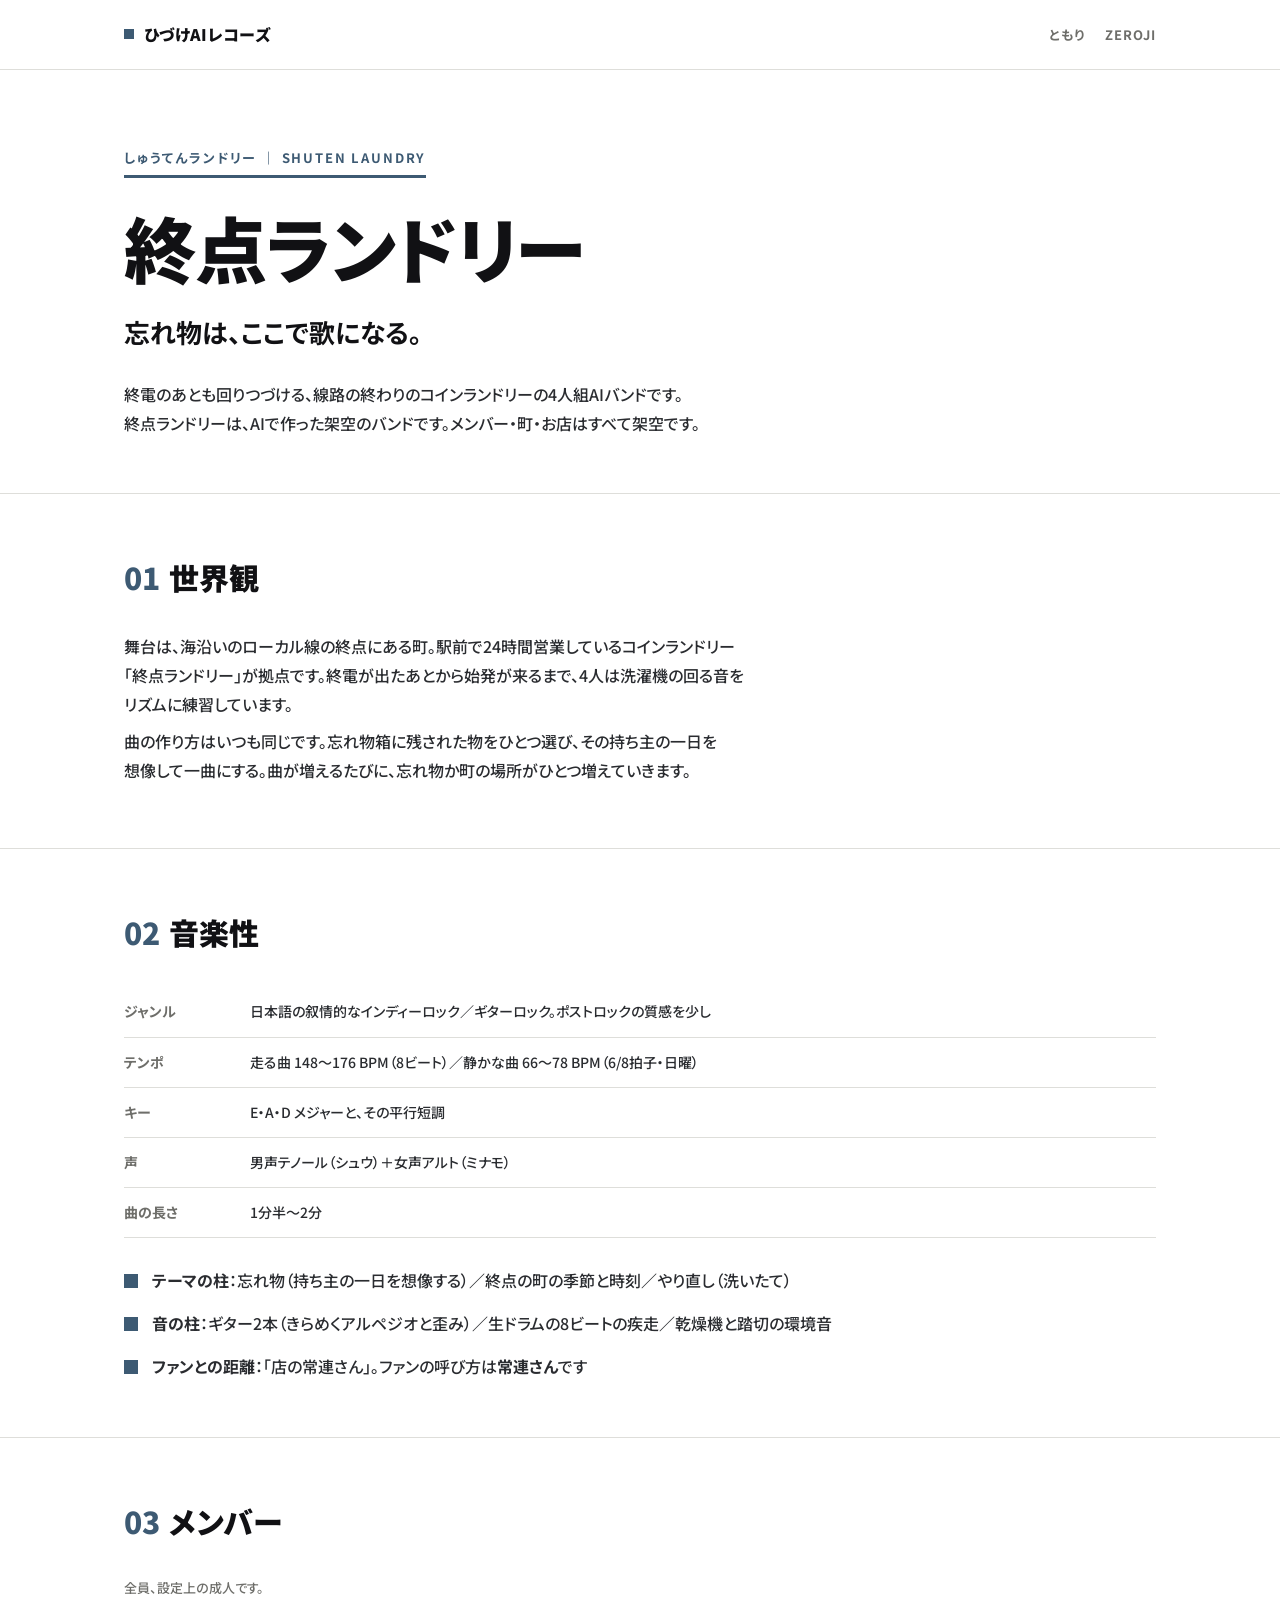
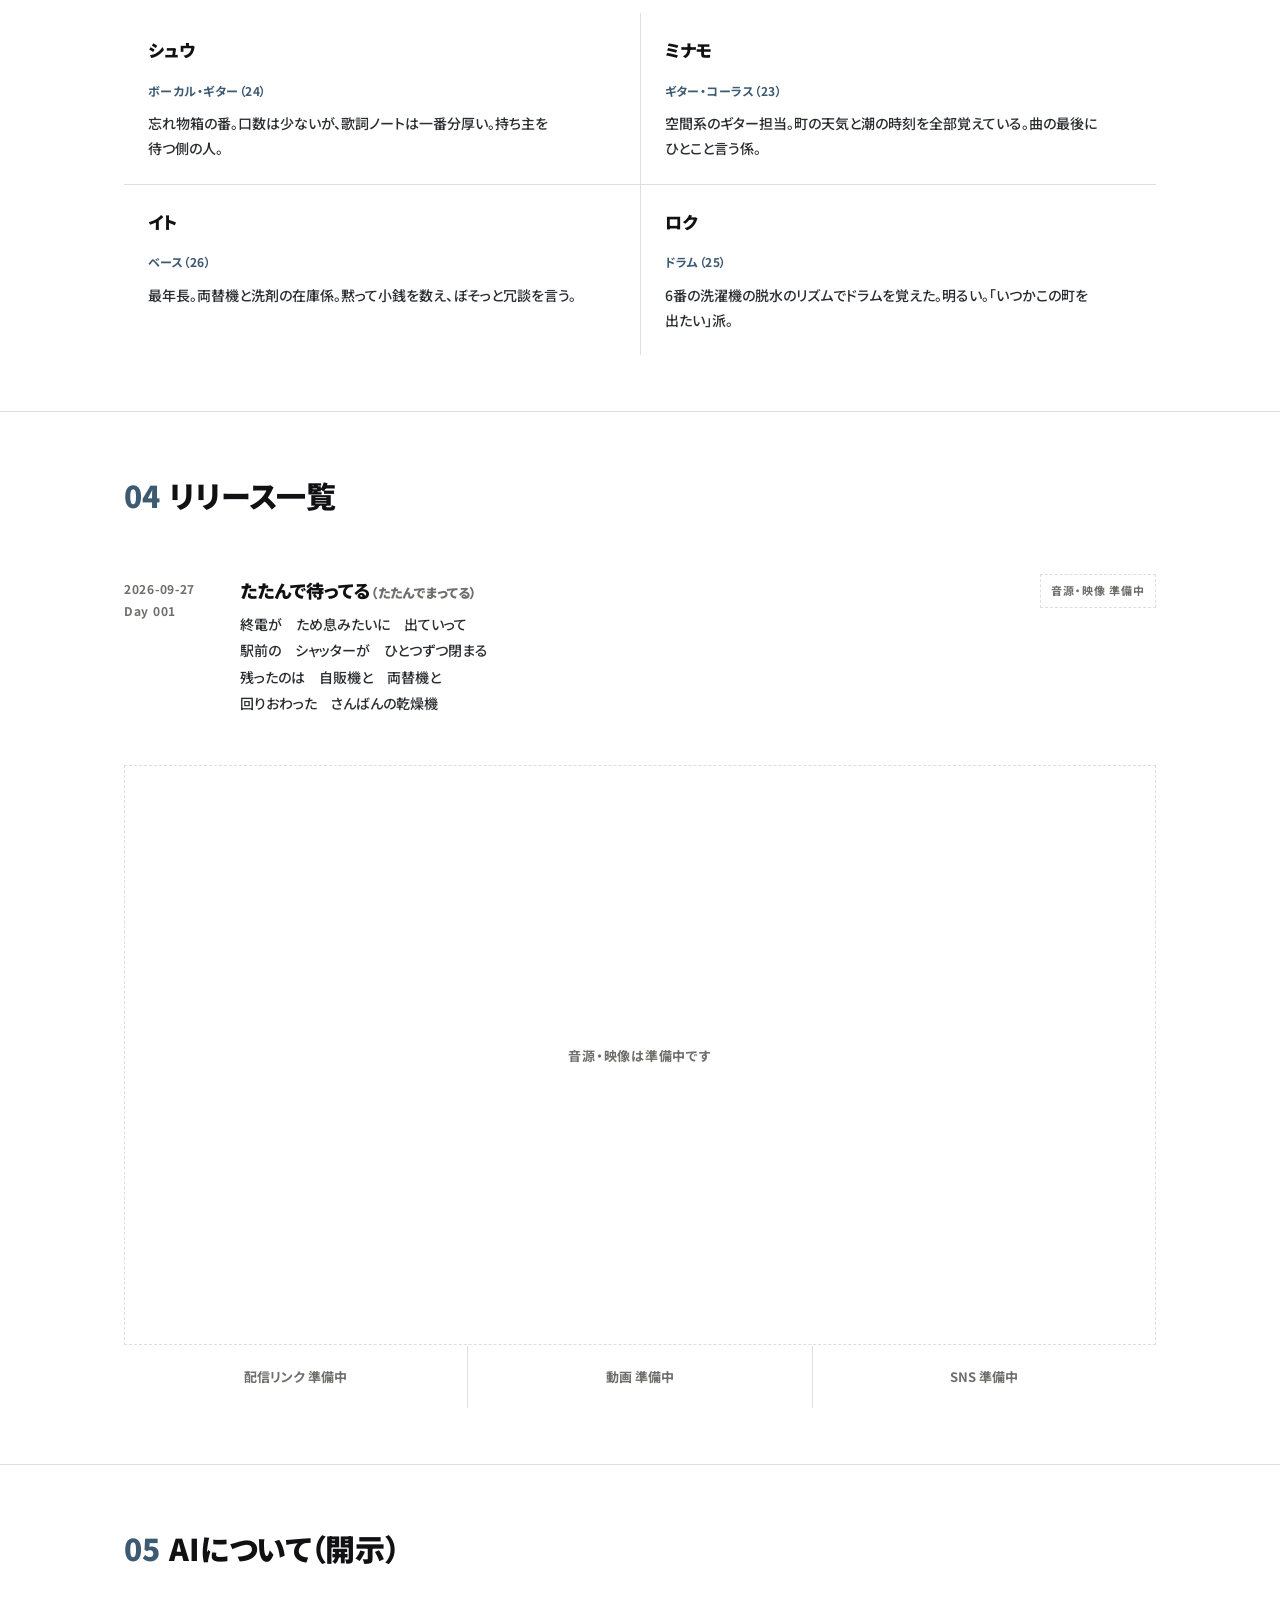
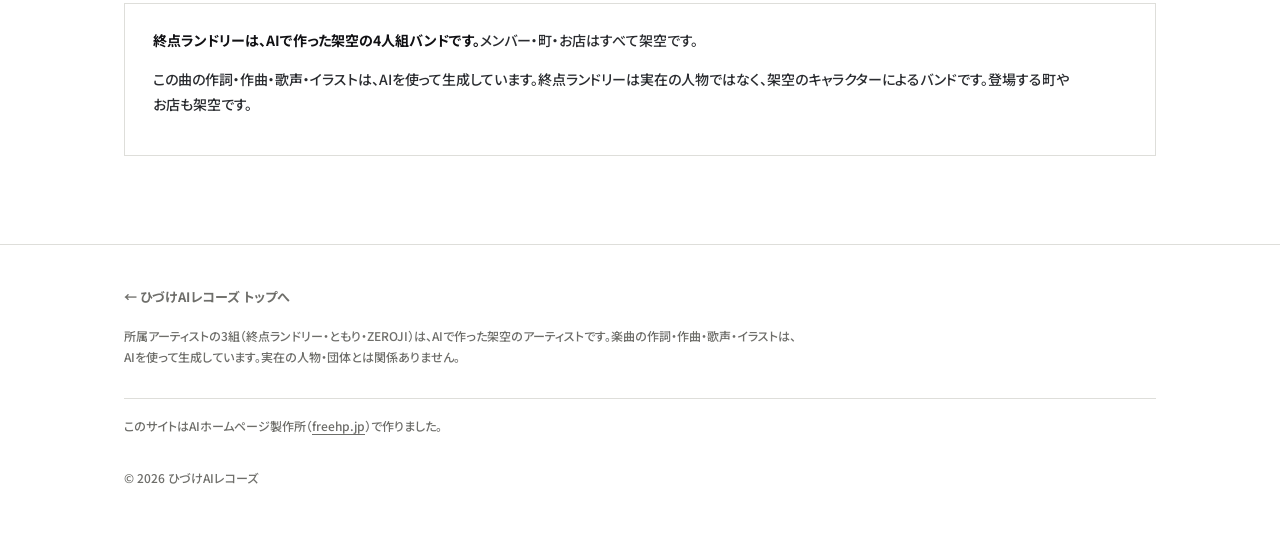
==== artists/shuten-laundry/index.html @ a5896c02 "ひづけAIレコーズ 公式サイト初版（トップ+3アーティスト+リリース一覧） - トップ、終点ランドリー／ともり／ZEROJI の4ページ静的サイト - data/catalog.json をfetch" ====
<!DOCTYPE html>
<html lang="ja">
<head>
<meta charset="utf-8">
<meta name="viewport" content="width=device-width, initial-scale=1">
<title>終点ランドリー｜忘れ物は、ここで歌になる。 - ひづけAIレコーズ</title>
<meta name="description" content="終点ランドリーは、AIで作った架空の4人組バンドです。線路の終わりのコインランドリーで、終電のあとも回りつづける。忘れ物をひとつ選び、持ち主の一日を想像して歌にします。">
<meta name="robots" content="noindex, nofollow">
<link rel="canonical" href="https://ryoseiimai.github.io/hizuke-ai-records/artists/shuten-laundry/">
<link rel="icon" type="image/svg+xml" href="../../favicon.svg">
<link rel="icon" type="image/png" sizes="32x32" href="../../favicon-32.png">
<link rel="apple-touch-icon" href="../../apple-touch-icon.png">

<meta property="og:type" content="website">
<meta property="og:site_name" content="ひづけAIレコーズ">
<meta property="og:title" content="終点ランドリー｜忘れ物は、ここで歌になる。">
<meta property="og:description" content="AIで作った架空の4人組バンド。線路の終わりのコインランドリーで、忘れ物をひとつ選び持ち主の一日を想像して歌にします。">
<meta property="og:url" content="https://ryoseiimai.github.io/hizuke-ai-records/artists/shuten-laundry/">
<meta property="og:image" content="https://ryoseiimai.github.io/hizuke-ai-records/assets/og/shuten-laundry.png">
<meta property="og:image:width" content="1200">
<meta property="og:image:height" content="630">
<meta property="og:locale" content="ja_JP">
<meta name="twitter:card" content="summary_large_image">
<meta name="twitter:title" content="終点ランドリー｜忘れ物は、ここで歌になる。">
<meta name="twitter:image" content="https://ryoseiimai.github.io/hizuke-ai-records/assets/og/shuten-laundry.png">

<link rel="stylesheet" href="../../assets/style.css">
<link rel="stylesheet" href="../../assets/wrap.css">
<link rel="preconnect" href="https://fonts.googleapis.com">
<link rel="preconnect" href="https://fonts.gstatic.com" crossorigin>
<link href="https://fonts.googleapis.com/css2?family=Noto+Sans+JP:wght@500;700;900&display=swap" rel="stylesheet">
<style>:root{--accent:#3D5A73;}</style>
</head>
<body>

<header class="site-header">
  <div class="wrap">
    <a class="brand-mark" href="../../"><span class="chip" aria-hidden="true"></span>ひづけAIレコーズ</a>
    <nav class="header-nav">
      <a href="../tomori/">ともり</a>
      <a href="../zeroji/">ZEROJI</a>
    </nav>
  </div>
</header>

<main>

  <section class="hero" style="border-top:none;">
    <div class="wrap">
      <span class="eyebrow">しゅうてんランドリー ｜ SHUTEN LAUNDRY</span>
      <h1>終点ランドリー</h1>
      <p class="tagline">忘れ物は、ここで歌になる。</p>
      <p class="lede">終電のあとも回りつづける、線路の終わりのコインランドリーの4人組AIバンドです。終点ランドリーは、AIで作った架空のバンドです。メンバー・町・お店はすべて架空です。</p>
    </div>
  </section>

  <section id="world">
    <div class="wrap">
      <h2><span class="num">01</span>世界観</h2>
      <p class="lede">舞台は、海沿いのローカル線の終点にある町。駅前で24時間営業しているコインランドリー「終点ランドリー」が拠点です。終電が出たあとから始発が来るまで、4人は洗濯機の回る音をリズムに練習しています。</p>
      <p class="lede">曲の作り方はいつも同じです。忘れ物箱に残された物をひとつ選び、その持ち主の一日を想像して一曲にする。曲が増えるたびに、忘れ物か町の場所がひとつ増えていきます。</p>
    </div>
  </section>

  <section id="sound">
    <div class="wrap">
      <h2><span class="num">02</span>音楽性</h2>
      <table class="fact-table">
        <tr><th>ジャンル</th><td>日本語の叙情的なインディーロック／ギターロック。ポストロックの質感を少し</td></tr>
        <tr><th>テンポ</th><td>走る曲 148〜176 BPM（8ビート）／静かな曲 66〜78 BPM（6/8拍子・日曜）</td></tr>
        <tr><th>キー</th><td>E・A・D メジャーと、その平行短調</td></tr>
        <tr><th>声</th><td>男声テノール（シュウ）＋女声アルト（ミナモ）</td></tr>
        <tr><th>曲の長さ</th><td>1分半〜2分</td></tr>
      </table>
      <ul class="pillar-list" style="margin-top:28px;">
        <li><strong>テーマの柱</strong>：忘れ物（持ち主の一日を想像する）／終点の町の季節と時刻／やり直し（洗いたて）</li>
        <li><strong>音の柱</strong>：ギター2本（きらめくアルペジオと歪み）／生ドラムの8ビートの疾走／乾燥機と踏切の環境音</li>
        <li><strong>ファンとの距離</strong>：「店の常連さん」。ファンの呼び方は<strong>常連さん</strong>です</li>
      </ul>
    </div>
  </section>

  <section id="members">
    <div class="wrap">
      <h2><span class="num">03</span>メンバー</h2>
      <p class="section-note">全員、設定上の成人です。</p>
      <div class="member-grid">
        <div class="member-card">
          <p class="m-name">シュウ</p>
          <p class="m-role">ボーカル・ギター（24）</p>
          <p class="m-bio">忘れ物箱の番。口数は少ないが、歌詞ノートは一番分厚い。持ち主を待つ側の人。</p>
        </div>
        <div class="member-card">
          <p class="m-name">ミナモ</p>
          <p class="m-role">ギター・コーラス（23）</p>
          <p class="m-bio">空間系のギター担当。町の天気と潮の時刻を全部覚えている。曲の最後にひとこと言う係。</p>
        </div>
        <div class="member-card">
          <p class="m-name">イト</p>
          <p class="m-role">ベース（26）</p>
          <p class="m-bio">最年長。両替機と洗剤の在庫係。黙って小銭を数え、ぼそっと冗談を言う。</p>
        </div>
        <div class="member-card">
          <p class="m-name">ロク</p>
          <p class="m-role">ドラム（25）</p>
          <p class="m-bio">6番の洗濯機の脱水のリズムでドラムを覚えた。明るい。「いつかこの町を出たい」派。</p>
        </div>
      </div>
    </div>
  </section>

  <section id="releases">
    <div class="wrap">
      <h2><span class="num">04</span>リリース一覧</h2>
      <ul class="song-list" id="song-list"
          data-catalog="../../data/catalog.json"
          data-artist="shuten-laundry"></ul>

      <!-- 差し込み方: 音源・動画の配信が決まったら、この .media-slot を <audio>/<video>/<iframe> に置き換える -->
      <div class="media-slot" style="margin-top:24px;">音源・映像は準備中です</div>
      <div class="link-cards">
        <div class="link-card">配信リンク 準備中</div>
        <div class="link-card">動画 準備中</div>
        <div class="link-card">SNS 準備中</div>
      </div>
    </div>
  </section>

  <section id="disclosure">
    <div class="wrap">
      <h2><span class="num">05</span>AIについて（開示）</h2>
      <div class="disclosure">
        <p><strong>終点ランドリーは、AIで作った架空の4人組バンドです。</strong>メンバー・町・お店はすべて架空です。</p>
        <p>この曲の作詞・作曲・歌声・イラストは、AIを使って生成しています。終点ランドリーは実在の人物ではなく、架空のキャラクターによるバンドです。登場する町やお店も架空です。</p>
      </div>
    </div>
  </section>

</main>

<footer class="site-footer">
  <div class="wrap">
    <a class="footer-back" href="../../">← ひづけAIレコーズ トップへ</a>
    <p class="footer-disclosure">所属アーティストの3組（終点ランドリー・ともり・ZEROJI）は、AIで作った架空のアーティストです。楽曲の作詞・作曲・歌声・イラストは、AIを使って生成しています。実在の人物・団体とは関係ありません。</p>
    <p class="footer-credit">このサイトはAIホームページ製作所（<a href="https://freehp.jp/" target="_blank" rel="noopener">freehp.jp</a>）で作りました。</p>
    <p class="footer-copyright">&copy; 2026 ひづけAIレコーズ</p>
  </div>
</footer>

<script src="../../assets/wrap.js" defer></script>
<script src="../../assets/catalog.js" defer></script>
</body>
</html>
---- assets/style.css ----
/*
  style.css — ひづけAIレコーズ 公式サイト共通スタイル
  設計原則（~/.claude/skills/ai-design-brief 準拠）:
    - 色は白・墨・アクセント1色のみ。アクセントは各ページの --accent で差し替える
    - 角丸・グラデーション・ドロップシャドウ・パステル塗り箱は使わない
    - 帯（背景いっぱいの塗り）は墨（--ink）のみ。アクセント色は文字・線・小さな印だけに使う
    - 書体は Noto Sans JP、ウェイトは 900/700/500 のみ
*/

:root{
  --bg:#FFFFFF;
  --ink:#111114;
  --text:#2A2C30;
  --muted:#6E6E6A;
  --rule:#DEDEDA;
  --on-dark:#C9C9C5;
  --accent:#5A4A9A; /* 既定（トップ）。アーティストページは各HTMLで上書き */
  --max:1080px;
}

*{box-sizing:border-box;}
html{-webkit-text-size-adjust:100%;}
body{
  margin:0;
  background:var(--bg);
  color:var(--text);
  font-family:"Noto Sans JP","Hiragino Sans","Hiragino Kaku Gothic ProN",sans-serif;
  font-weight:500;
  font-feature-settings:"palt" 1;
  line-height:1.8;
  -webkit-font-smoothing:antialiased;
}

img,svg{max-width:100%;display:block;}
a{color:var(--ink);text-decoration-thickness:1px;text-underline-offset:3px;}
a:hover{color:var(--accent);}

.wrap{max-width:var(--max);margin:0 auto;padding:0 24px;}

/* ==== ヘッダー ==== */
.site-header{
  border-bottom:1px solid var(--rule);
  padding:20px 0;
}
.site-header .wrap{display:flex;align-items:center;justify-content:space-between;gap:16px;flex-wrap:wrap;}
.brand-mark{
  display:flex;align-items:center;gap:10px;
  font-weight:900;font-size:16px;letter-spacing:.02em;color:var(--ink);
  text-decoration:none;
}
.brand-mark .chip{width:10px;height:10px;background:var(--accent);flex:none;}
.brand-mark:hover{color:var(--ink);}
.header-nav{display:flex;gap:20px;font-size:13px;font-weight:700;letter-spacing:.08em;}
.header-nav a{color:var(--muted);text-decoration:none;}
.header-nav a:hover{color:var(--accent);}

/* ==== ヒーロー ==== */
.hero{padding:72px 0 48px;}
.eyebrow{
  display:inline-block;
  font-size:13px;font-weight:700;letter-spacing:.14em;
  color:var(--accent);
  border-bottom:3px solid var(--accent);
  padding-bottom:6px;margin-bottom:28px;
}
.eyebrow.on-dark{color:var(--on-dark);border-bottom-color:var(--accent);}
h1{
  font-size:clamp(40px,7vw,72px);
  font-weight:900;letter-spacing:-.02em;
  margin:0 0 20px;color:var(--ink);line-height:1.15;
}
.tagline{font-size:clamp(18px,2.6vw,26px);font-weight:700;color:var(--ink);margin:0 0 24px;}
.lede{font-size:16px;color:var(--text);max-width:640px;margin:0 0 8px;}

/* ==== セクション共通 ==== */
section{padding:56px 0;border-top:1px solid var(--rule);}
section:first-of-type{border-top:none;}
h2{
  font-size:clamp(22px,3.4vw,30px);
  font-weight:900;letter-spacing:-.01em;color:var(--ink);
  margin:0 0 28px;
}
h2 .num{color:var(--accent);margin-right:10px;font-variant-numeric:tabular-nums;}
h3{font-size:18px;font-weight:700;color:var(--ink);margin:0 0 10px;}
p{margin:0 0 14px;}
.section-note{color:var(--muted);font-size:13px;}

/* ==== アーティストカード（トップ） ==== */
.artist-grid{display:grid;grid-template-columns:repeat(3,1fr);gap:1px;background:var(--rule);}
.artist-card{
  background:var(--bg);
  padding:32px 28px;
  text-decoration:none;color:var(--ink);
  display:flex;flex-direction:column;gap:10px;
  transition:none;
}
.artist-card:hover{color:var(--ink);background:#FAFAF9;}
.artist-card .swatch{width:14px;height:14px;flex:none;}
.artist-card .a-name{font-size:22px;font-weight:900;letter-spacing:-.01em;}
.artist-card .a-reading{font-size:12px;color:var(--muted);font-weight:700;letter-spacing:.06em;}
.artist-card .a-catch{font-size:14px;color:var(--text);margin-top:6px;}
.artist-card .a-meta{font-size:12px;color:var(--muted);margin-top:auto;padding-top:14px;border-top:1px solid var(--rule);}

@media (max-width:820px){
  .artist-grid{grid-template-columns:1fr;}
}

/* ==== 特徴ブロック ==== */
.feature-list{display:grid;grid-template-columns:repeat(3,1fr);gap:28px;list-style:none;margin:0;padding:0;}
.feature-list li{border-top:2px solid var(--ink);padding-top:14px;}
.feature-list .f-time{font-size:12px;font-weight:700;letter-spacing:.08em;color:var(--accent);display:block;margin-bottom:8px;}
@media (max-width:820px){
  .feature-list{grid-template-columns:1fr;}
}

/* ==== AI開示 ==== */
.disclosure{
  border:1px solid var(--rule);
  padding:24px 28px;
  font-size:14px;color:var(--text);
}
.disclosure strong{color:var(--ink);}

/* ==== リリース一覧 / 楽曲カード ==== */
.song-list{list-style:none;margin:0;padding:0;display:flex;flex-direction:column;gap:1px;background:var(--rule);}
.song-card{background:var(--bg);padding:24px 0;display:grid;grid-template-columns:96px 1fr auto;gap:20px;align-items:start;}
.song-card .s-day{font-size:12px;font-weight:700;color:var(--muted);letter-spacing:.06em;padding-top:4px;}
.song-card .s-title{font-size:18px;font-weight:900;color:var(--ink);margin:0 0 4px;}
.song-card .s-artist{font-size:13px;color:var(--muted);margin:0 0 12px;}
.song-card .s-artist a{color:var(--muted);}
.song-card .s-artist a:hover{color:var(--accent);}
.song-card .s-lyrics{font-size:14px;color:var(--text);white-space:pre-line;line-height:1.9;margin:0;}
.song-card .s-status{
  font-size:11px;font-weight:700;letter-spacing:.08em;color:var(--muted);
  border:1px dashed var(--rule);padding:6px 10px;white-space:nowrap;align-self:start;
}
@media (max-width:640px){
  .song-card{grid-template-columns:1fr;gap:8px;}
  .song-card .s-status{justify-self:start;}
}

/* ==== 空きスロット（音源・動画・リンク） ==== */
.media-slot{
  border:1px dashed var(--rule);
  aspect-ratio:16/9;
  display:flex;align-items:center;justify-content:center;
  color:var(--muted);font-size:13px;font-weight:700;letter-spacing:.06em;
  background:var(--bg);
}
.link-cards{display:grid;grid-template-columns:repeat(auto-fit,minmax(160px,1fr));gap:1px;background:var(--rule);margin-top:1px;}
.link-card{
  background:var(--bg);padding:18px 16px;border:1px dashed transparent;
  font-size:13px;font-weight:700;color:var(--muted);text-align:center;
}

/* ==== メンバー / 人物紹介 ==== */
.member-grid{display:grid;grid-template-columns:repeat(2,1fr);gap:1px;background:var(--rule);margin-top:8px;}
.member-card{background:var(--bg);padding:22px 24px;}
.member-card .m-name{font-size:17px;font-weight:900;color:var(--ink);}
.member-card .m-role{font-size:12px;color:var(--accent);font-weight:700;letter-spacing:.04em;margin:2px 0 10px;}
.member-card .m-bio{font-size:14px;color:var(--text);margin:0;}
@media (max-width:640px){.member-grid{grid-template-columns:1fr;}}

.fact-table{width:100%;border-collapse:collapse;font-size:14px;margin-top:4px;}
.fact-table th,.fact-table td{
  text-align:left;padding:12px 16px 12px 0;border-bottom:1px solid var(--rule);
  vertical-align:top;
}
.fact-table th{color:var(--muted);font-weight:700;width:9em;white-space:nowrap;}

.pillar-list{list-style:none;margin:0;padding:0;display:grid;gap:14px;}
.pillar-list li{padding-left:28px;position:relative;}
.pillar-list li::before{
  content:"";position:absolute;left:0;top:8px;width:14px;height:14px;background:var(--accent);
}

/* ==== ダーク帯（墨のみ・アクセントはテキスト/線だけ） ==== */
.band-dark{background:var(--ink);color:var(--on-dark);}
.band-dark h2,.band-dark h3{color:#FFFFFF;}
.band-dark a{color:#FFFFFF;}
.band-dark .eyebrow{color:var(--accent);border-bottom-color:var(--accent);}

/* ==== フッター ==== */
.site-footer{border-top:1px solid var(--rule);padding:40px 0 32px;margin-top:32px;}
.site-footer .wrap{display:flex;flex-direction:column;gap:16px;}
.footer-back{font-size:13px;font-weight:700;color:var(--muted);text-decoration:none;}
.footer-back:hover{color:var(--accent);}
.footer-disclosure{font-size:12px;color:var(--muted);max-width:680px;}
.footer-credit{
  font-size:12px;color:var(--muted);
  border-top:1px solid var(--rule);padding-top:16px;
}
.footer-credit a{color:var(--muted);}
.footer-credit a:hover{color:var(--accent);}
.footer-copyright{font-size:12px;color:var(--muted);}
---- assets/wrap.css ----
/*
  wrap.css — 日本語テキストの「文節・単語の途中」での折り返しを防ぐスタイル。
  出典: ~/.claude/skills/shiryo/assets/budoux-wrap.html の <style> 部分をそのまま切り出したもの。
  対をなす wrap.js（BudouXの分かち書き）とセットで使う。
*/
h1,h2,h3,h4,h5,h6,p,li,td,th,dt,dd,blockquote,figcaption{
  word-break:keep-all;
  overflow-wrap:anywhere;
  line-break:strict;
}
h1,h2,h3,h4,h5,h6{text-wrap:balance;}
p,li,td,th,dt,dd,blockquote,figcaption{text-wrap:pretty;}
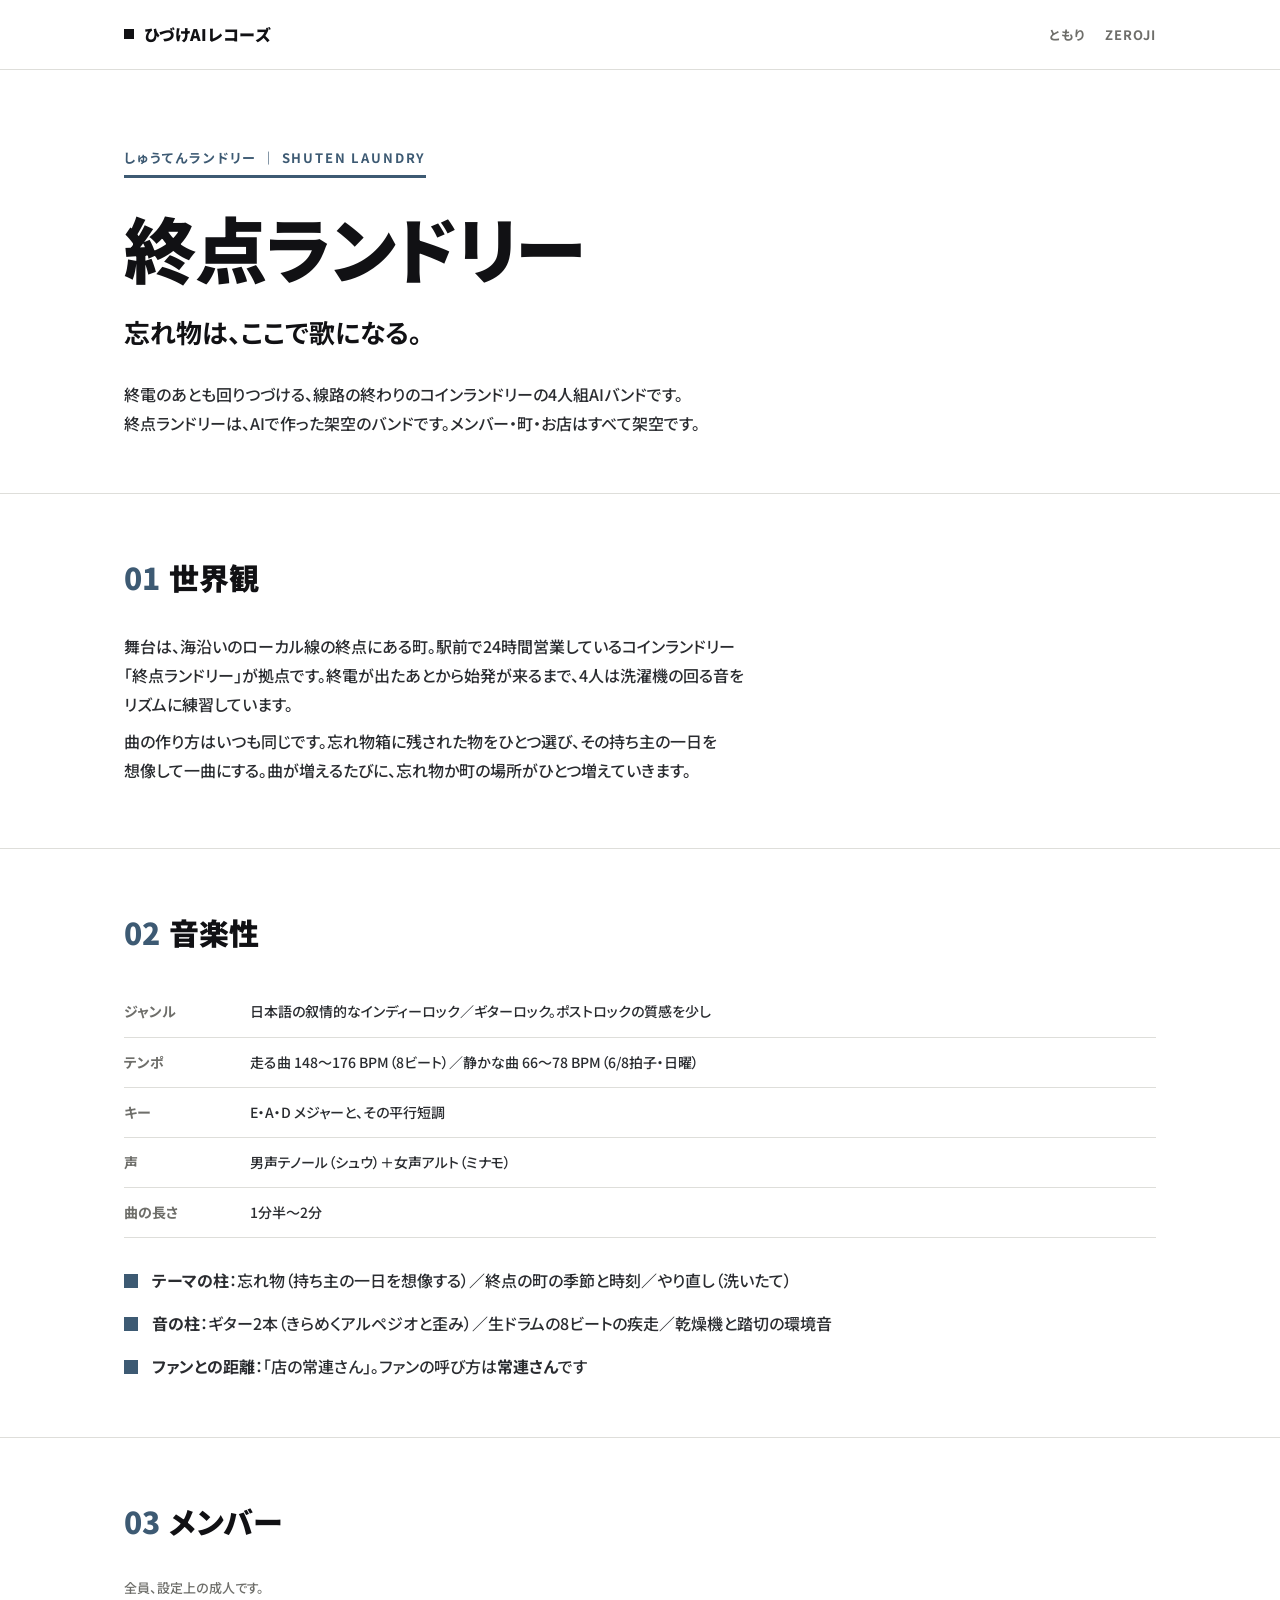
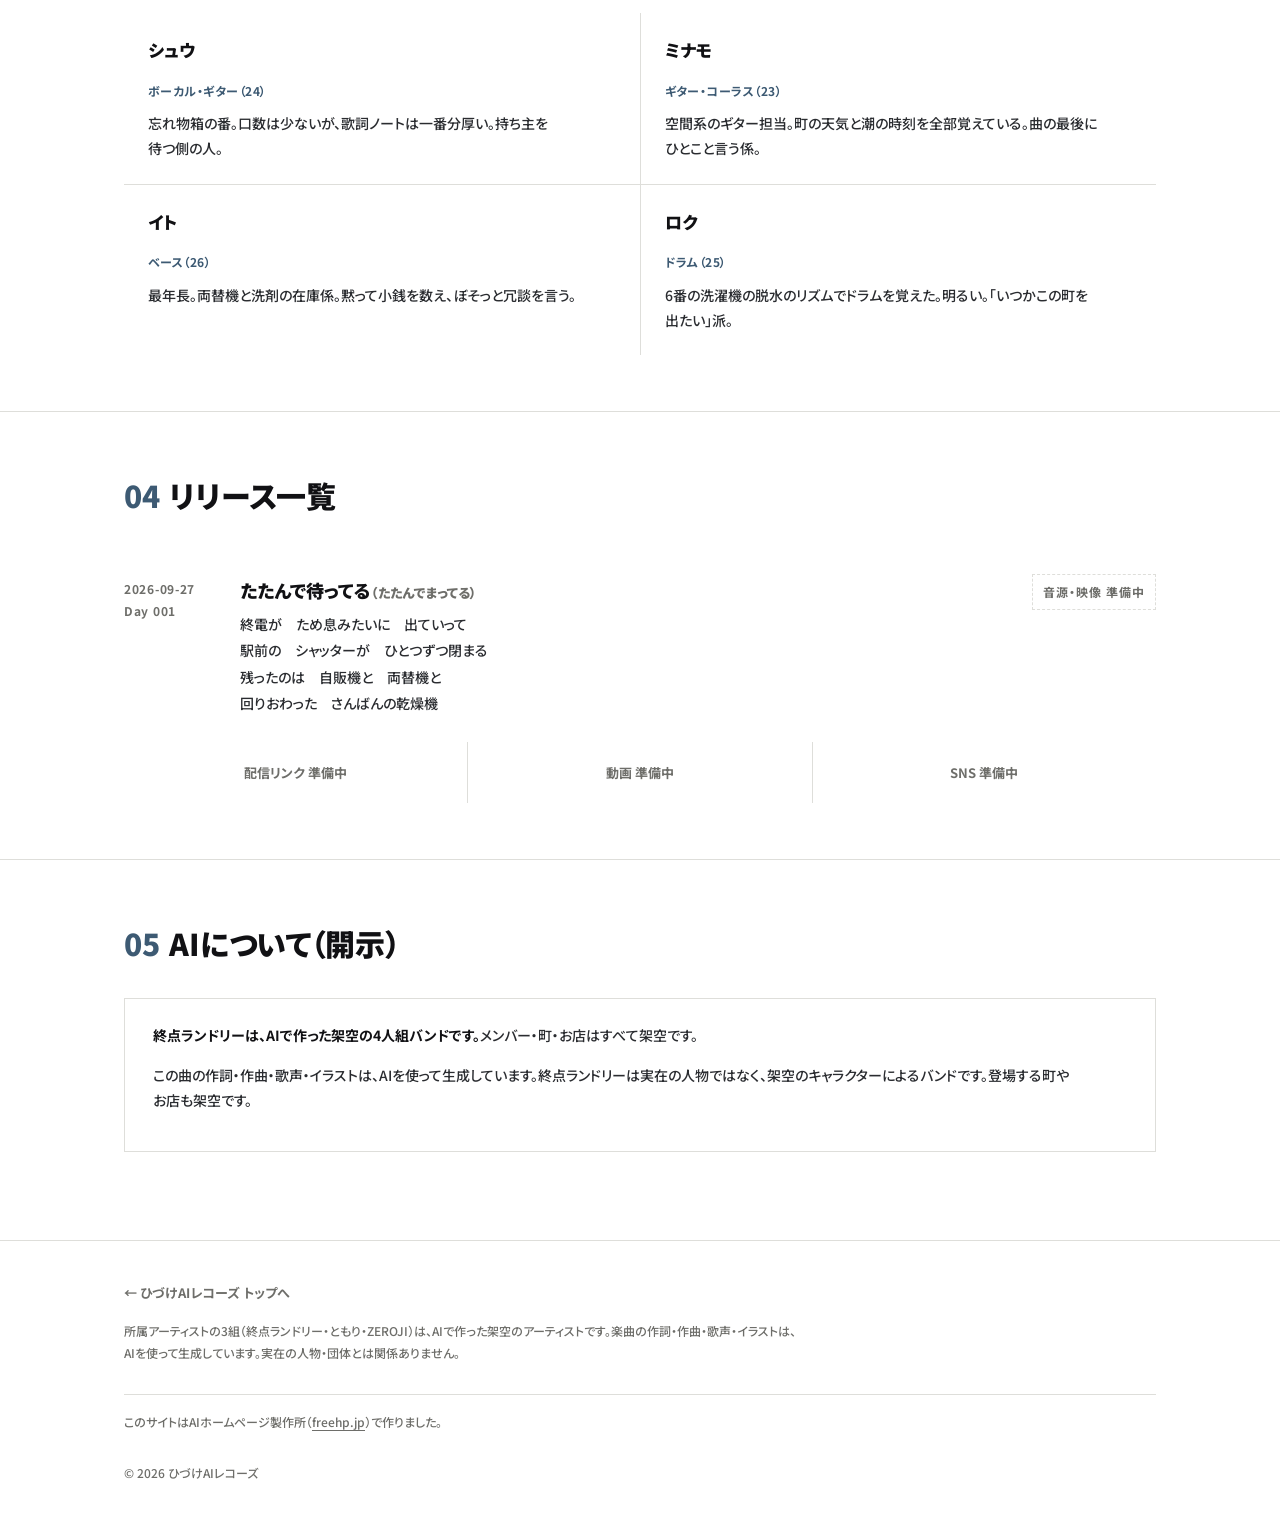
==== commit c8dd3ba8: "検品指摘の修正: ヘッダーロゴ色固定・改行保護の対象拡大・OGP白地化・その他 - assets/style.css: .brand-mark .chip を var(--accent)からvar(-" ====
--- a/artists/shuten-laundry/index.html
+++ b/artists/shuten-laundry/index.html
@@ -115,9 +115,9 @@
       <ul class="song-list" id="song-list"
           data-catalog="../../data/catalog.json"
           data-artist="shuten-laundry"></ul>
+      <noscript><p class="section-note">リリース一覧を表示するには、JavaScriptを有効にしてください。</p></noscript>
 
-      <!-- 差し込み方: 音源・動画の配信が決まったら、この .media-slot を <audio>/<video>/<iframe> に置き換える -->
-      <div class="media-slot" style="margin-top:24px;">音源・映像は準備中です</div>
+      <!-- 差し込み方: 配信・動画・SNSのリンクが決まったら、この3枚の .link-card をそれぞれ <a> に置き換える（音源・映像の埋め込みは各曲カードの公開後に<audio>/<video>/<iframe>で対応） -->
       <div class="link-cards">
         <div class="link-card">配信リンク 準備中</div>
         <div class="link-card">動画 準備中</div>
--- a/assets/style.css
+++ b/assets/style.css
@@ -15,6 +15,7 @@
   --rule:#DEDEDA;
   --on-dark:#C9C9C5;
   --accent:#5A4A9A; /* 既定（トップ）。アーティストページは各HTMLで上書き */
+  --accent-ink:var(--accent); /* 文字色用。白地でコントラスト不足の色（例: 蛍光黄緑）を使うページだけ、HTML側で墨や濃色に上書きする */
   --max:1080px;
 }
 
@@ -33,7 +34,7 @@
 
 img,svg{max-width:100%;display:block;}
 a{color:var(--ink);text-decoration-thickness:1px;text-underline-offset:3px;}
-a:hover{color:var(--accent);}
+a:hover{color:var(--accent-ink);}
 
 .wrap{max-width:var(--max);margin:0 auto;padding:0 24px;}
 
@@ -48,18 +49,18 @@
   font-weight:900;font-size:16px;letter-spacing:.02em;color:var(--ink);
   text-decoration:none;
 }
-.brand-mark .chip{width:10px;height:10px;background:var(--accent);flex:none;}
+.brand-mark .chip{width:10px;height:10px;background:var(--ink);flex:none;} /* 事務所ロゴは常に墨固定。--accentはアーティストごとのページ内アクセントにのみ使う（ロゴが訪問先ページで色変わりしないように） */
 .brand-mark:hover{color:var(--ink);}
 .header-nav{display:flex;gap:20px;font-size:13px;font-weight:700;letter-spacing:.08em;}
 .header-nav a{color:var(--muted);text-decoration:none;}
-.header-nav a:hover{color:var(--accent);}
+.header-nav a:hover{color:var(--accent-ink);}
 
 /* ==== ヒーロー ==== */
 .hero{padding:72px 0 48px;}
 .eyebrow{
   display:inline-block;
   font-size:13px;font-weight:700;letter-spacing:.14em;
-  color:var(--accent);
+  color:var(--accent-ink);
   border-bottom:3px solid var(--accent);
   padding-bottom:6px;margin-bottom:28px;
 }
@@ -80,7 +81,7 @@
   font-weight:900;letter-spacing:-.01em;color:var(--ink);
   margin:0 0 28px;
 }
-h2 .num{color:var(--accent);margin-right:10px;font-variant-numeric:tabular-nums;}
+h2 .num{color:var(--accent-ink);margin-right:10px;font-variant-numeric:tabular-nums;}
 h3{font-size:18px;font-weight:700;color:var(--ink);margin:0 0 10px;}
 p{margin:0 0 14px;}
 .section-note{color:var(--muted);font-size:13px;}
@@ -108,7 +109,7 @@
 /* ==== 特徴ブロック ==== */
 .feature-list{display:grid;grid-template-columns:repeat(3,1fr);gap:28px;list-style:none;margin:0;padding:0;}
 .feature-list li{border-top:2px solid var(--ink);padding-top:14px;}
-.feature-list .f-time{font-size:12px;font-weight:700;letter-spacing:.08em;color:var(--accent);display:block;margin-bottom:8px;}
+.feature-list .f-time{font-size:12px;font-weight:700;letter-spacing:.08em;color:var(--accent-ink);display:block;margin-bottom:8px;}
 @media (max-width:820px){
   .feature-list{grid-template-columns:1fr;}
 }
@@ -128,10 +129,10 @@
 .song-card .s-title{font-size:18px;font-weight:900;color:var(--ink);margin:0 0 4px;}
 .song-card .s-artist{font-size:13px;color:var(--muted);margin:0 0 12px;}
 .song-card .s-artist a{color:var(--muted);}
-.song-card .s-artist a:hover{color:var(--accent);}
+.song-card .s-artist a:hover{color:var(--accent-ink);}
 .song-card .s-lyrics{font-size:14px;color:var(--text);white-space:pre-line;line-height:1.9;margin:0;}
 .song-card .s-status{
-  font-size:11px;font-weight:700;letter-spacing:.08em;color:var(--muted);
+  font-size:12px;font-weight:700;letter-spacing:.08em;color:var(--muted);
   border:1px dashed var(--rule);padding:6px 10px;white-space:nowrap;align-self:start;
 }
 @media (max-width:640px){
@@ -139,14 +140,7 @@
   .song-card .s-status{justify-self:start;}
 }
 
-/* ==== 空きスロット（音源・動画・リンク） ==== */
-.media-slot{
-  border:1px dashed var(--rule);
-  aspect-ratio:16/9;
-  display:flex;align-items:center;justify-content:center;
-  color:var(--muted);font-size:13px;font-weight:700;letter-spacing:.06em;
-  background:var(--bg);
-}
+/* ==== 空きスロット（配信・動画・SNSリンク） ==== */
 .link-cards{display:grid;grid-template-columns:repeat(auto-fit,minmax(160px,1fr));gap:1px;background:var(--rule);margin-top:1px;}
 .link-card{
   background:var(--bg);padding:18px 16px;border:1px dashed transparent;
@@ -157,7 +151,7 @@
 .member-grid{display:grid;grid-template-columns:repeat(2,1fr);gap:1px;background:var(--rule);margin-top:8px;}
 .member-card{background:var(--bg);padding:22px 24px;}
 .member-card .m-name{font-size:17px;font-weight:900;color:var(--ink);}
-.member-card .m-role{font-size:12px;color:var(--accent);font-weight:700;letter-spacing:.04em;margin:2px 0 10px;}
+.member-card .m-role{font-size:12px;color:var(--accent-ink);font-weight:700;letter-spacing:.04em;margin:2px 0 10px;}
 .member-card .m-bio{font-size:14px;color:var(--text);margin:0;}
 @media (max-width:640px){.member-grid{grid-template-columns:1fr;}}
 
@@ -167,6 +161,12 @@
   vertical-align:top;
 }
 .fact-table th{color:var(--muted);font-weight:700;width:9em;white-space:nowrap;}
+@media (max-width:640px){
+  .fact-table,.fact-table tbody,.fact-table tr,.fact-table th,.fact-table td{display:block;width:auto;}
+  .fact-table tr{padding:10px 0;border-bottom:1px solid var(--rule);}
+  .fact-table th{white-space:normal;padding:0 0 4px;border-bottom:none;}
+  .fact-table td{padding:0;border-bottom:none;}
+}
 
 .pillar-list{list-style:none;margin:0;padding:0;display:grid;gap:14px;}
 .pillar-list li{padding-left:28px;position:relative;}
@@ -184,12 +184,12 @@
 .site-footer{border-top:1px solid var(--rule);padding:40px 0 32px;margin-top:32px;}
 .site-footer .wrap{display:flex;flex-direction:column;gap:16px;}
 .footer-back{font-size:13px;font-weight:700;color:var(--muted);text-decoration:none;}
-.footer-back:hover{color:var(--accent);}
+.footer-back:hover{color:var(--accent-ink);}
 .footer-disclosure{font-size:12px;color:var(--muted);max-width:680px;}
 .footer-credit{
   font-size:12px;color:var(--muted);
   border-top:1px solid var(--rule);padding-top:16px;
 }
 .footer-credit a{color:var(--muted);}
-.footer-credit a:hover{color:var(--accent);}
+.footer-credit a:hover{color:var(--accent-ink);}
 .footer-copyright{font-size:12px;color:var(--muted);}
--- a/assets/wrap.css
+++ b/assets/wrap.css
@@ -3,7 +3,7 @@
   出典: ~/.claude/skills/shiryo/assets/budoux-wrap.html の <style> 部分をそのまま切り出したもの。
   対をなす wrap.js（BudouXの分かち書き）とセットで使う。
 */
-h1,h2,h3,h4,h5,h6,p,li,td,th,dt,dd,blockquote,figcaption{
+h1,h2,h3,h4,h5,h6,p,li,td,th,dt,dd,blockquote,figcaption,span,a{
   word-break:keep-all;
   overflow-wrap:anywhere;
   line-break:strict;
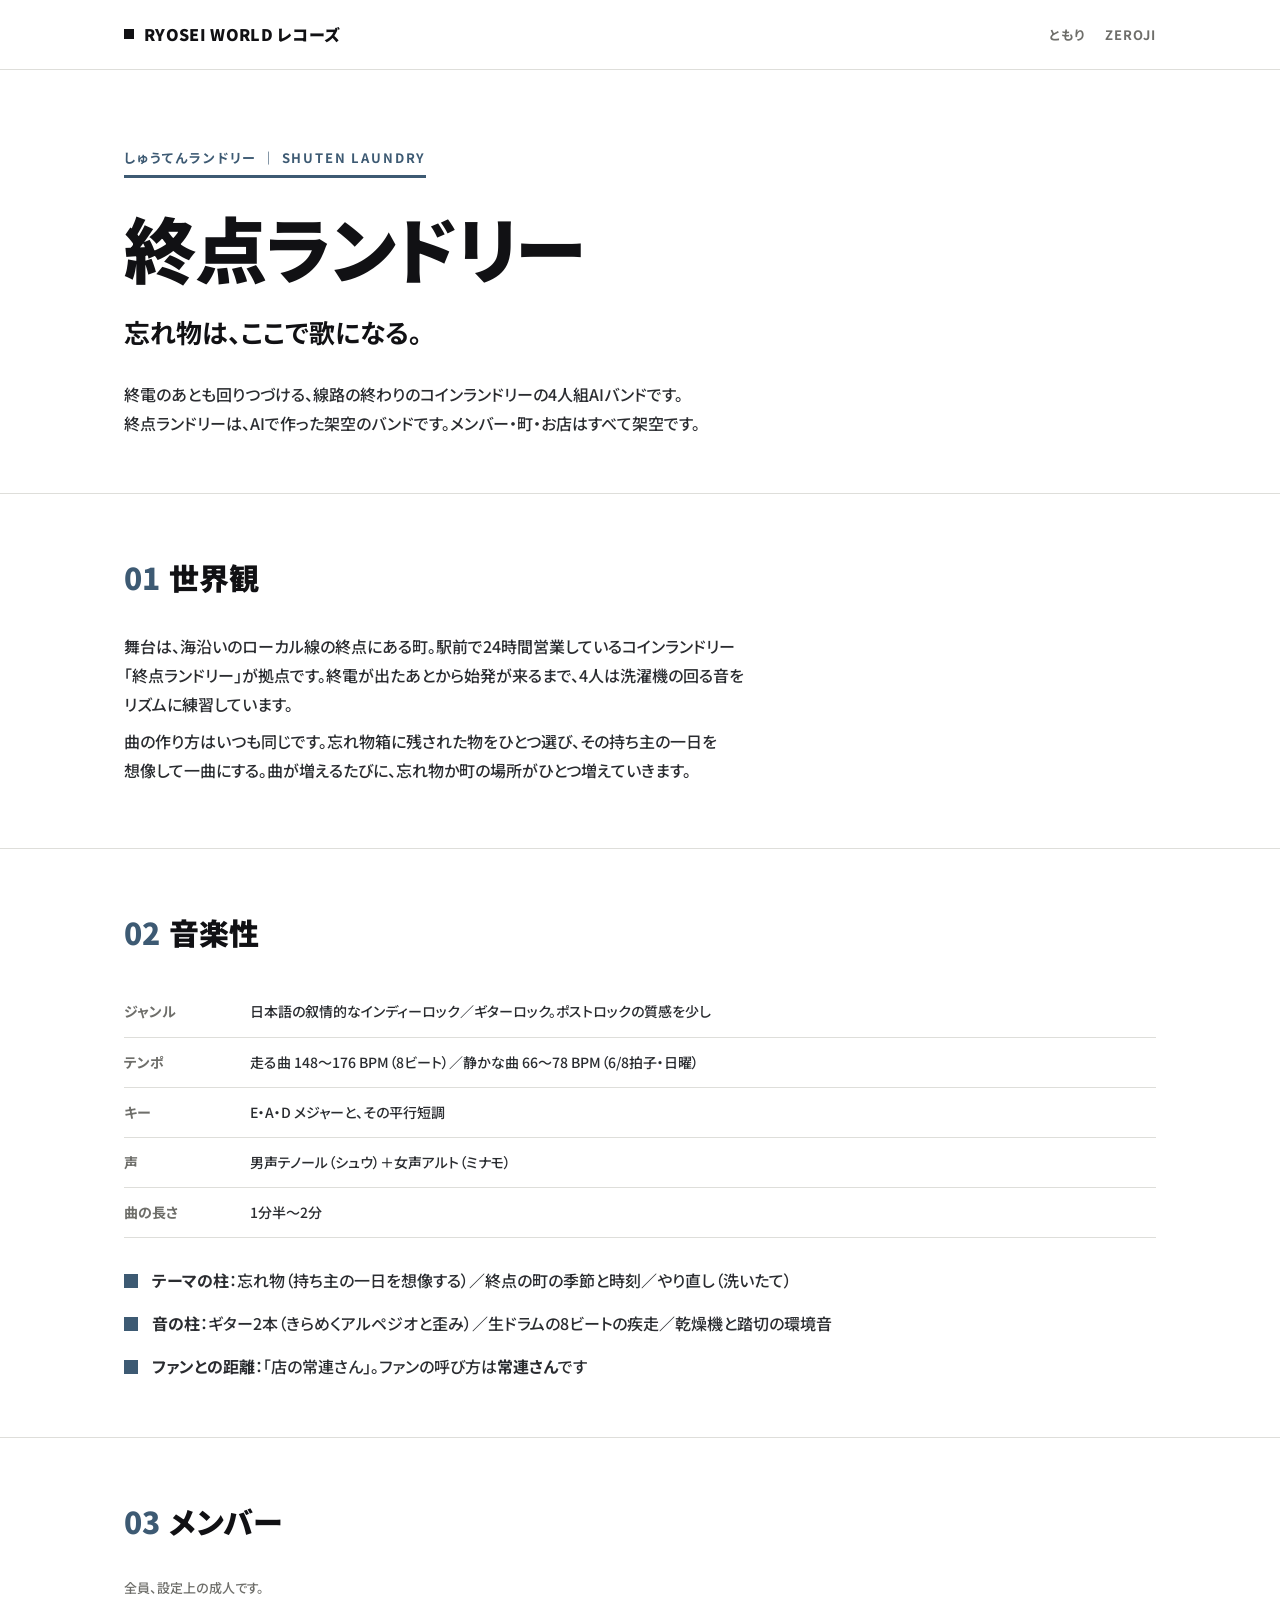
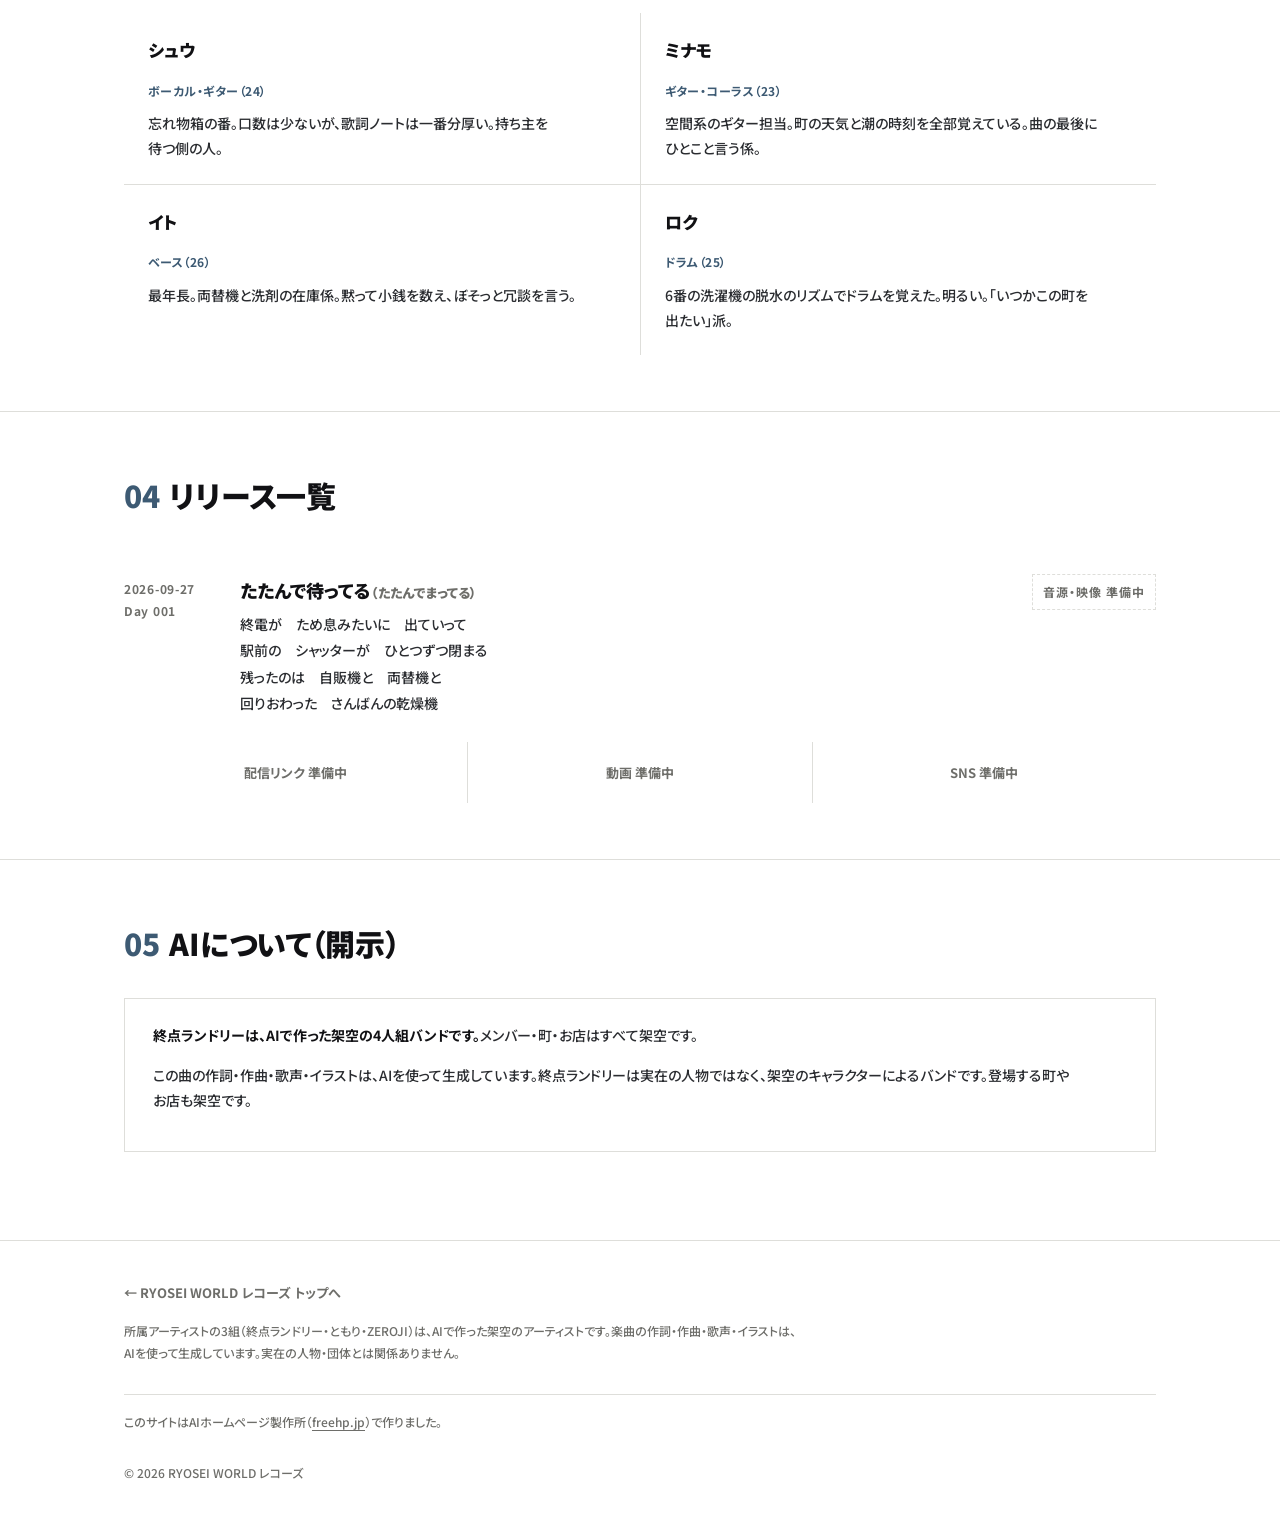
==== commit 1705b8a5: "事務所名を「RYOSEI WORLD レコーズ」に確定、リポジトリ名変更に追従 - リポジトリを ryosei-records から ryoseiworld-records にリネーム（GitHub側" ====
--- a/artists/shuten-laundry/index.html
+++ b/artists/shuten-laundry/index.html
@@ -3,26 +3,26 @@
 <head>
 <meta charset="utf-8">
 <meta name="viewport" content="width=device-width, initial-scale=1">
-<title>終点ランドリー｜忘れ物は、ここで歌になる。 - ひづけAIレコーズ</title>
+<title>終点ランドリー｜忘れ物は、ここで歌になる。 - RYOSEI WORLD レコーズ</title>
 <meta name="description" content="終点ランドリーは、AIで作った架空の4人組バンドです。線路の終わりのコインランドリーで、終電のあとも回りつづける。忘れ物をひとつ選び、持ち主の一日を想像して歌にします。">
 <meta name="robots" content="noindex, nofollow">
-<link rel="canonical" href="https://ryoseiimai.github.io/hizuke-ai-records/artists/shuten-laundry/">
+<link rel="canonical" href="https://ryoseiimai.github.io/ryoseiworld-records/artists/shuten-laundry/">
 <link rel="icon" type="image/svg+xml" href="../../favicon.svg">
 <link rel="icon" type="image/png" sizes="32x32" href="../../favicon-32.png">
 <link rel="apple-touch-icon" href="../../apple-touch-icon.png">
 
 <meta property="og:type" content="website">
-<meta property="og:site_name" content="ひづけAIレコーズ">
+<meta property="og:site_name" content="RYOSEI WORLD レコーズ">
 <meta property="og:title" content="終点ランドリー｜忘れ物は、ここで歌になる。">
 <meta property="og:description" content="AIで作った架空の4人組バンド。線路の終わりのコインランドリーで、忘れ物をひとつ選び持ち主の一日を想像して歌にします。">
-<meta property="og:url" content="https://ryoseiimai.github.io/hizuke-ai-records/artists/shuten-laundry/">
-<meta property="og:image" content="https://ryoseiimai.github.io/hizuke-ai-records/assets/og/shuten-laundry.png">
+<meta property="og:url" content="https://ryoseiimai.github.io/ryoseiworld-records/artists/shuten-laundry/">
+<meta property="og:image" content="https://ryoseiimai.github.io/ryoseiworld-records/assets/og/shuten-laundry.png">
 <meta property="og:image:width" content="1200">
 <meta property="og:image:height" content="630">
 <meta property="og:locale" content="ja_JP">
 <meta name="twitter:card" content="summary_large_image">
 <meta name="twitter:title" content="終点ランドリー｜忘れ物は、ここで歌になる。">
-<meta name="twitter:image" content="https://ryoseiimai.github.io/hizuke-ai-records/assets/og/shuten-laundry.png">
+<meta name="twitter:image" content="https://ryoseiimai.github.io/ryoseiworld-records/assets/og/shuten-laundry.png">
 
 <link rel="stylesheet" href="../../assets/style.css">
 <link rel="stylesheet" href="../../assets/wrap.css">
@@ -35,7 +35,7 @@
 
 <header class="site-header">
   <div class="wrap">
-    <a class="brand-mark" href="../../"><span class="chip" aria-hidden="true"></span>ひづけAIレコーズ</a>
+    <a class="brand-mark" href="../../"><span class="chip" aria-hidden="true"></span>RYOSEI WORLD レコーズ</a>
     <nav class="header-nav">
       <a href="../tomori/">ともり</a>
       <a href="../zeroji/">ZEROJI</a>
@@ -140,10 +140,10 @@
 
 <footer class="site-footer">
   <div class="wrap">
-    <a class="footer-back" href="../../">← ひづけAIレコーズ トップへ</a>
+    <a class="footer-back" href="../../">← RYOSEI WORLD レコーズ トップへ</a>
     <p class="footer-disclosure">所属アーティストの3組（終点ランドリー・ともり・ZEROJI）は、AIで作った架空のアーティストです。楽曲の作詞・作曲・歌声・イラストは、AIを使って生成しています。実在の人物・団体とは関係ありません。</p>
     <p class="footer-credit">このサイトはAIホームページ製作所（<a href="https://freehp.jp/" target="_blank" rel="noopener">freehp.jp</a>）で作りました。</p>
-    <p class="footer-copyright">&copy; 2026 ひづけAIレコーズ</p>
+    <p class="footer-copyright">&copy; 2026 RYOSEI WORLD レコーズ</p>
   </div>
 </footer>
 
--- a/assets/style.css
+++ b/assets/style.css
@@ -1,5 +1,5 @@
 /*
-  style.css — ひづけAIレコーズ 公式サイト共通スタイル
+  style.css — RYOSEI WORLD レコーズ 公式サイト共通スタイル
   設計原則（~/.claude/skills/ai-design-brief 準拠）:
     - 色は白・墨・アクセント1色のみ。アクセントは各ページの --accent で差し替える
     - 角丸・グラデーション・ドロップシャドウ・パステル塗り箱は使わない
@@ -85,6 +85,17 @@
 h3{font-size:18px;font-weight:700;color:var(--ink);margin:0 0 10px;}
 p{margin:0 0 14px;}
 .section-note{color:var(--muted);font-size:13px;}
+
+/* ==== レーベル（トップ） ==== */
+.label-grid{display:grid;grid-template-columns:repeat(2,1fr);gap:1px;background:var(--rule);margin-top:8px;}
+.label-card{background:var(--bg);padding:32px 28px;display:flex;flex-direction:column;gap:8px;}
+.label-card .l-name{font-size:20px;font-weight:900;color:var(--ink);letter-spacing:-.01em;}
+.label-card .l-logo{width:220px;max-width:100%;height:auto;margin-bottom:6px;}
+.label-card .l-role{font-size:12px;color:var(--accent-ink);font-weight:700;letter-spacing:.04em;}
+.label-card .l-desc{font-size:14px;color:var(--text);margin:0;}
+.label-card .l-link{font-size:13px;font-weight:700;color:var(--ink);text-decoration:none;margin-top:auto;padding-top:16px;}
+.label-card .l-link:hover{color:var(--accent-ink);}
+@media (max-width:820px){.label-grid{grid-template-columns:1fr;}}
 
 /* ==== アーティストカード（トップ） ==== */
 .artist-grid{display:grid;grid-template-columns:repeat(3,1fr);gap:1px;background:var(--rule);}
